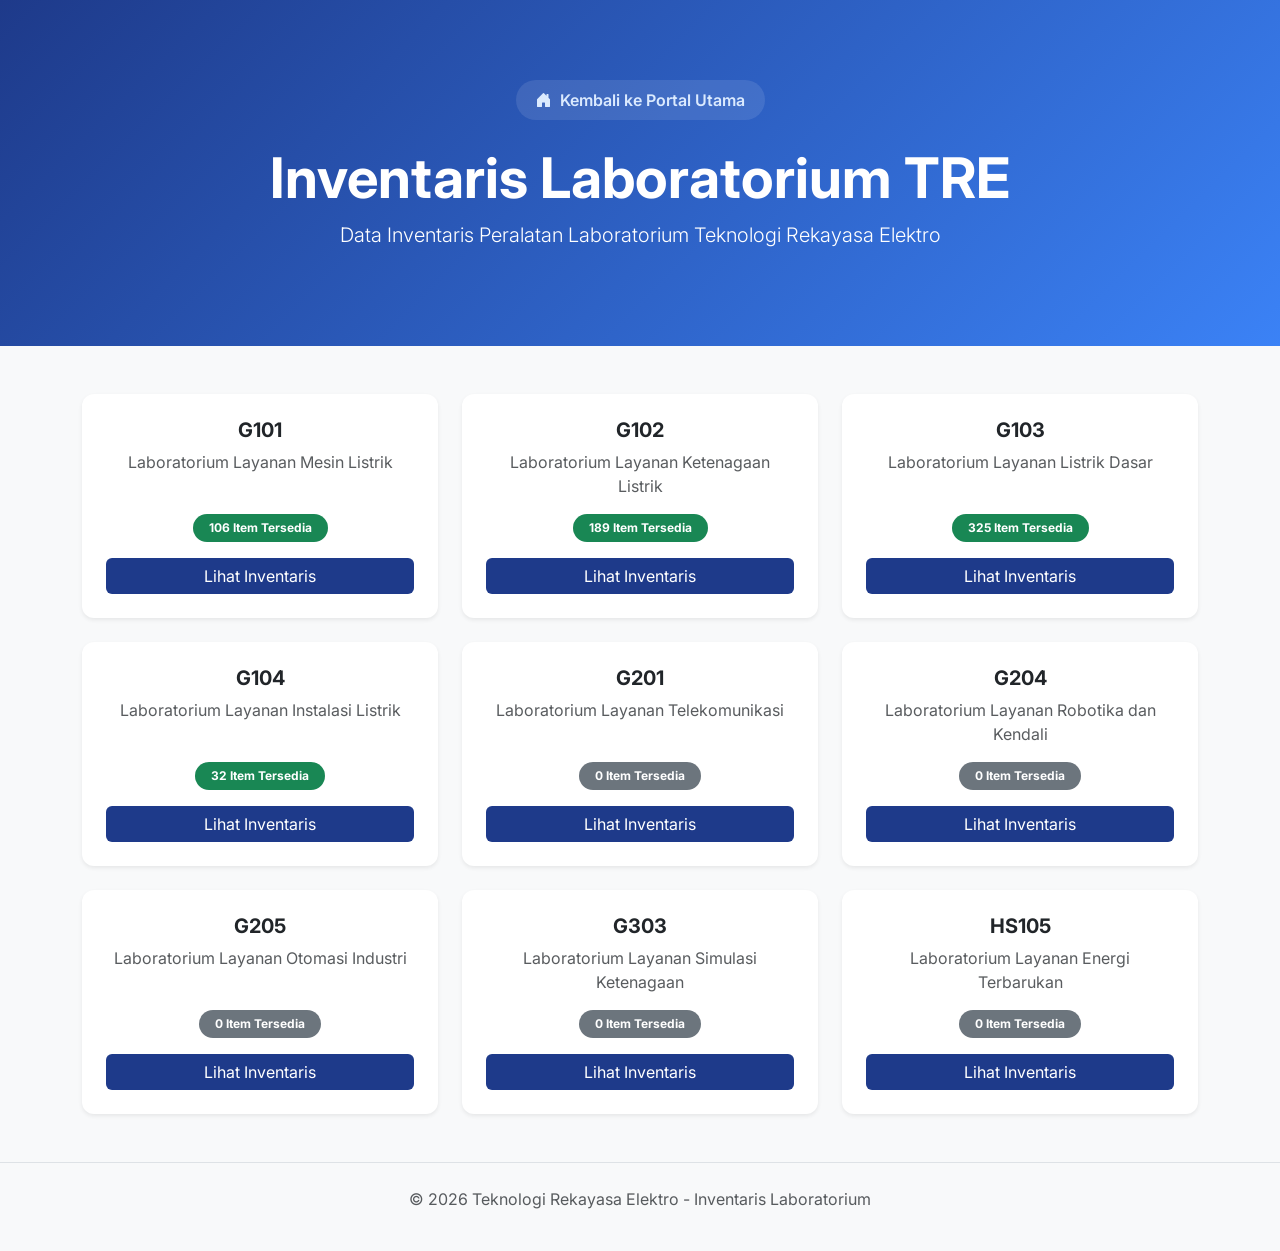
==== index.html @ f2269a37 "Update index.html" ====
<!DOCTYPE html>
<html lang="id">
<head>
    <meta charset="UTF-8">
    <meta name="viewport" content="width=device-width, initial-scale=1.0">
    <title>Inventaris Laboratorium - Teknologi Rekayasa Elektro</title>
    
    <link href="https://cdn.jsdelivr.net/npm/bootstrap@5.3.0/dist/css/bootstrap.min.css" rel="stylesheet">
    <link href="https://fonts.googleapis.com/css2?family=Inter:wght@400;600;700&display=swap" rel="stylesheet">
    <link rel="stylesheet" href="https://cdn.jsdelivr.net/npm/bootstrap-icons@1.10.5/font/bootstrap-icons.css">
    
    <style>
        body { 
            font-family: 'Inter', sans-serif; 
            background-color: #f8f9fa; 
            margin: 0;
        }
        .hero-section { 
            background: linear-gradient(135deg, #1e3a8a 0%, #3b82f6 100%); 
            color: white; 
            padding: 80px 0; 
        }
        .card { 
            border: none; 
            transition: transform 0.3s; 
            border-radius: 12px; 
        }
        .card:hover { 
            transform: translateY(-10px); 
            box-shadow: 0 10px 20px rgba(0,0,0,0.1); 
        }
        .btn-primary { 
            background-color: #1e3a8a; 
            border: none; 
        }
        .btn-home {
            color: #dbeafe;
            text-decoration: none;
            display: inline-flex;
            align-items: center;
            margin-bottom: 25px;
            font-weight: 600;
            background: rgba(255, 255, 255, 0.1);
            padding: 8px 20px;
            border-radius: 50px;
            transition: background 0.3s;
        }
        .btn-home:hover {
            color: white;
            background: rgba(255, 255, 255, 0.25);
        }
    </style>
</head>
<body>

    <header class="hero-section text-center">
        <div class="container">
            <a href="https://tresvugm.github.io/" class="btn-home">
                <i class="bi bi-house-door-fill me-2"></i> Kembali ke Portal Utama
            </a>
            
            <h1 class="display-4 fw-bold">Inventaris Laboratorium TRE</h1>
            <p class="lead">Data Inventaris Peralatan Laboratorium Teknologi Rekayasa Elektro</p>
        </div>
    </header>

    <main class="container my-5">
        <div class="row g-4">
            
            <div class="col-md-4">
                <div class="card h-100 shadow-sm">
                    <div class="card-body text-center p-4 d-flex flex-column">
                        <h3 class="card-title h5 fw-bold">G101</h3>
                        <p class="card-text text-muted">Laboratorium Layanan Mesin Listrik</p>
                        <span id="jumlah-g101" class="badge rounded-pill bg-success mb-3 px-3 py-2 w-auto mx-auto mt-auto">Memuat data...</span>
                        <a href="daftar-laboratorium/G101-Layanan-Mesin-Listrik.html" class="btn btn-primary w-100">Lihat Inventaris</a>
                    </div>
                </div>
            </div>

            <div class="col-md-4">
                <div class="card h-100 shadow-sm">
                    <div class="card-body text-center p-4 d-flex flex-column">
                        <h3 class="card-title h5 fw-bold">G102</h3>
                        <p class="card-text text-muted">Laboratorium Layanan Ketenagaan Listrik</p>
                        <span id="jumlah-g102" class="badge rounded-pill bg-success mb-3 px-3 py-2 w-auto mx-auto mt-auto">Memuat data...</span>
                        <a href="daftar-laboratorium/G102-Layanan-Ketenagaan-Listrik.html" class="btn btn-primary w-100">Lihat Inventaris</a>
                    </div>
                </div>
            </div>

            <div class="col-md-4">
                <div class="card h-100 shadow-sm">
                    <div class="card-body text-center p-4 d-flex flex-column">
                        <h3 class="card-title h5 fw-bold">G103</h3>
                        <p class="card-text text-muted">Laboratorium Layanan Listrik Dasar</p>
                        <span id="jumlah-g103" class="badge rounded-pill bg-success mb-3 px-3 py-2 w-auto mx-auto mt-auto">Memuat data...</span>
                        <a href="daftar-laboratorium/G103-Layanan-Listrik-Dasar.html" class="btn btn-primary w-100">Lihat Inventaris</a>
                    </div>
                </div>
            </div>

            <div class="col-md-4">
                <div class="card h-100 shadow-sm">
                    <div class="card-body text-center p-4 d-flex flex-column">
                        <h3 class="card-title h5 fw-bold">G104</h3>
                        <p class="card-text text-muted">Laboratorium Layanan Instalasi Listrik</p>
                        <span id="jumlah-g104" class="badge rounded-pill bg-success mb-3 px-3 py-2 w-auto mx-auto mt-auto">Memuat data...</span>
                        <a href="daftar-laboratorium/G104-Layanan-Instalasi-Listrik.html" class="btn btn-primary w-100">Lihat Inventaris</a>
                    </div>
                </div>
            </div>

            <div class="col-md-4">
                <div class="card h-100 shadow-sm">
                    <div class="card-body text-center p-4 d-flex flex-column">
                        <h3 class="card-title h5 fw-bold">G201</h3>
                        <p class="card-text text-muted">Laboratorium Layanan Telekomunikasi</p>
                        <span id="jumlah-g201" class="badge rounded-pill bg-success mb-3 px-3 py-2 w-auto mx-auto mt-auto">Memuat data...</span>
                        <a href="daftar-laboratorium/G201-Layanan-Telekomunikasi.html" class="btn btn-primary w-100">Lihat Inventaris</a>
                    </div>
                </div>
            </div>

            <div class="col-md-4">
                <div class="card h-100 shadow-sm">
                    <div class="card-body text-center p-4 d-flex flex-column">
                        <h3 class="card-title h5 fw-bold">G204</h3>
                        <p class="card-text text-muted">Laboratorium Layanan Robotika dan Kendali</p>
                        <span id="jumlah-g204" class="badge rounded-pill bg-success mb-3 px-3 py-2 w-auto mx-auto mt-auto">Memuat data...</span>
                        <a href="daftar-laboratorium/G204-Layanan_Robotika-dan-Kendali.html" class="btn btn-primary w-100">Lihat Inventaris</a>
                    </div>
                </div>
            </div>

            <div class="col-md-4">
                <div class="card h-100 shadow-sm">
                    <div class="card-body text-center p-4 d-flex flex-column">
                        <h3 class="card-title h5 fw-bold">G205</h3>
                        <p class="card-text text-muted">Laboratorium Layanan Otomasi Industri</p>
                        <span id="jumlah-g205" class="badge rounded-pill bg-success mb-3 px-3 py-2 w-auto mx-auto mt-auto">Memuat data...</span>
                        <a href="daftar-laboratorium/G205-Layanan-Otomasi-Industri.html" class="btn btn-primary w-100">Lihat Inventaris</a>
                    </div>
                </div>
            </div>

            <div class="col-md-4">
                <div class="card h-100 shadow-sm">
                    <div class="card-body text-center p-4 d-flex flex-column">
                        <h3 class="card-title h5 fw-bold">G303</h3>
                        <p class="card-text text-muted">Laboratorium Layanan Simulasi Ketenagaan</p>
                        <span id="jumlah-g303" class="badge rounded-pill bg-success mb-3 px-3 py-2 w-auto mx-auto mt-auto">Memuat data...</span>
                        <a href="daftar-laboratorium/G303-Layanan-Simulasi-Ketenagaan.html" class="btn btn-primary w-100">Lihat Inventaris</a>
                    </div>
                </div>
            </div>

            <div class="col-md-4">
                <div class="card h-100 shadow-sm">
                    <div class="card-body text-center p-4 d-flex flex-column">
                        <h3 class="card-title h5 fw-bold">HS105</h3>
                        <p class="card-text text-muted">Laboratorium Layanan Energi Terbarukan</p>
                        <span id="jumlah-hs105" class="badge rounded-pill bg-success mb-3 px-3 py-2 w-auto mx-auto mt-auto">Memuat data...</span>
                        <a href="daftar-laboratorium/HS105-Layanan-Energi-Terbarukan.html" class="btn btn-primary w-100">Lihat Inventaris</a>
                    </div>
                </div>
            </div>

        </div>
    </main>

    <footer class="text-center py-4 text-muted border-top">
        <p>&copy; 2026 Teknologi Rekayasa Elektro - Inventaris Laboratorium</p>
    </footer>

    <script src="https://cdn.jsdelivr.net/npm/bootstrap@5.3.0/dist/js/bootstrap.bundle.min.js"></script>

    <script>
        function hitungJumlahAlat(idElemen, urlJson) {
            const elemen = document.getElementById(idElemen);
            
            fetch(urlJson)
                .then(response => {
                    if (!response.ok) throw new Error('File tidak ditemukan');
                    return response.json();
                })
                .then(data => {
                    elemen.innerText = data.length + " Item Tersedia";
                })
                .catch(error => {
                    console.error("Belum ada data untuk: " + urlJson);
                    elemen.innerText = "0 Item Tersedia";
                    elemen.classList.replace('bg-success', 'bg-secondary'); // Ubah warna jadi abu-abu
                });
        }

        document.addEventListener("DOMContentLoaded", function() {
            
            hitungJumlahAlat('jumlah-g101', 'data/g101-data.json');
            hitungJumlahAlat('jumlah-g102', 'data/g102-data.json');
            hitungJumlahAlat('jumlah-g103', 'data/g103-data.json');
            hitungJumlahAlat('jumlah-g104', 'data/g104-data.json');
            hitungJumlahAlat('jumlah-g201', 'data/g201-data.json');
            hitungJumlahAlat('jumlah-g204', 'data/g204-data.json');
            hitungJumlahAlat('jumlah-g205', 'data/g205-data.json');
            hitungJumlahAlat('jumlah-g303', 'data/g303-data.json');
            hitungJumlahAlat('jumlah-hs105', 'data/hs105-data.json');
            
        });
    </script>
</body>
</html>
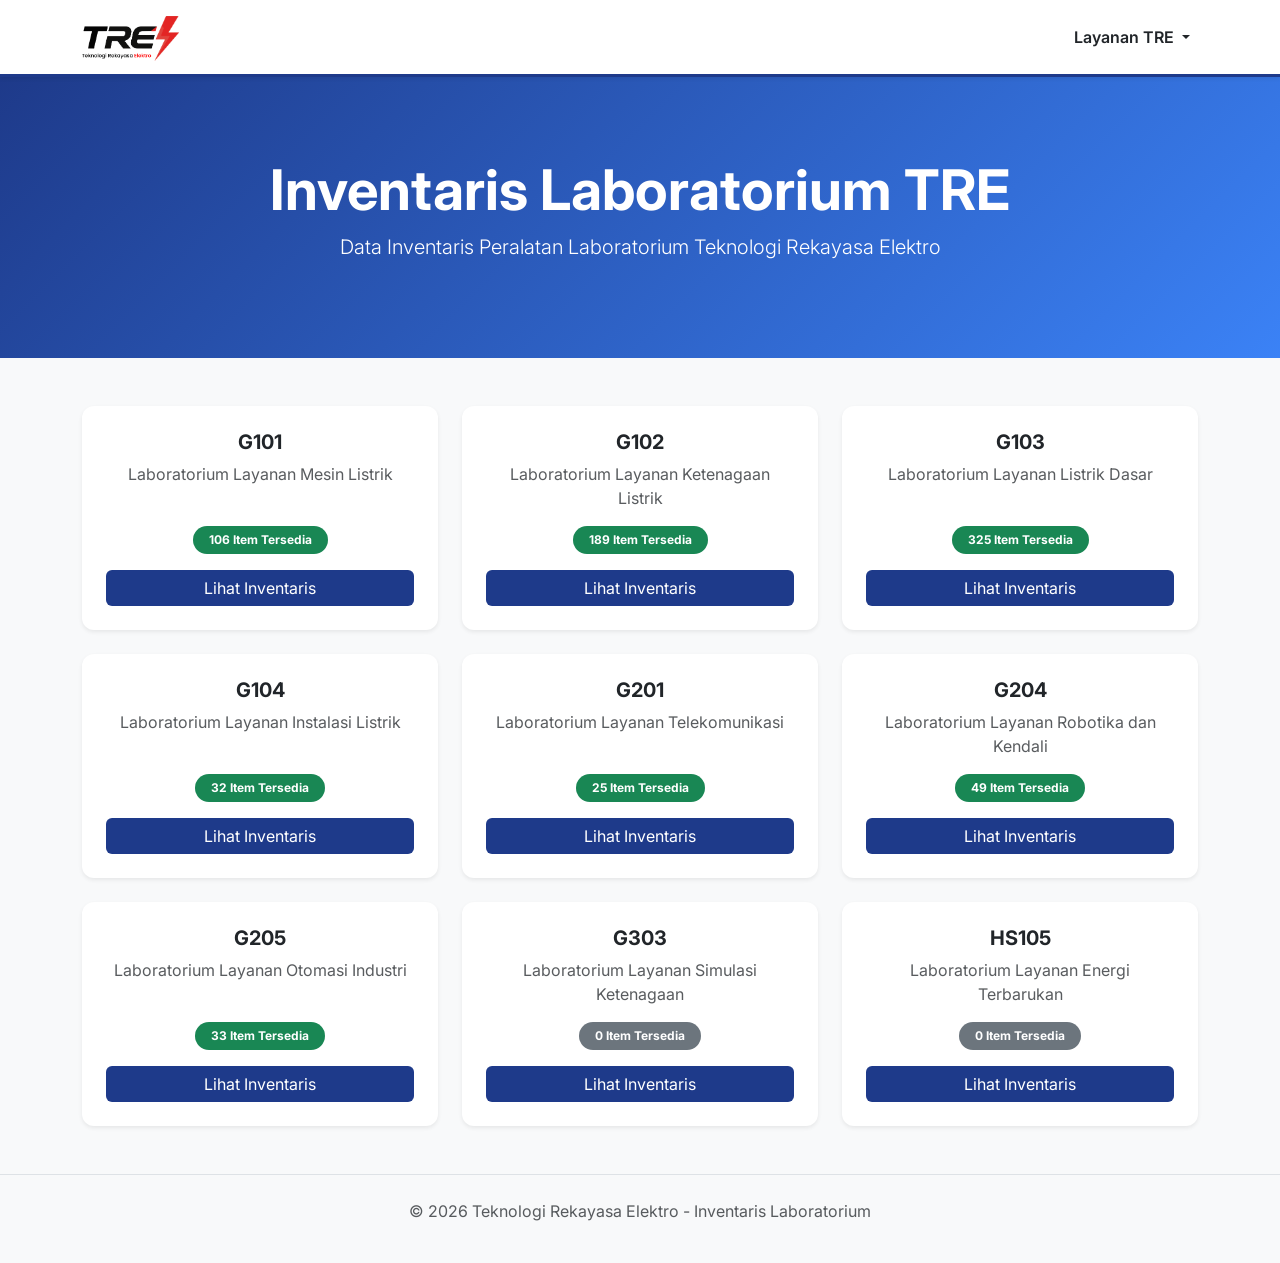
==== commit 9d3a2f53: "Update index.html" ====
--- a/index.html
+++ b/index.html
@@ -33,32 +33,56 @@
             background-color: #1e3a8a; 
             border: none; 
         }
-        .btn-home {
-            color: #dbeafe;
-            text-decoration: none;
-            display: inline-flex;
-            align-items: center;
-            margin-bottom: 25px;
-            font-weight: 600;
-            background: rgba(255, 255, 255, 0.1);
-            padding: 8px 20px;
-            border-radius: 50px;
-            transition: background 0.3s;
-        }
-        .btn-home:hover {
-            color: white;
-            background: rgba(255, 255, 255, 0.25);
+        /* Efek hover untuk menu dropdown agar seragam dengan halaman lain */
+        .dropdown-item:hover {
+            background-color: #eff6ff;
+            color: #1e3a8a;
         }
     </style>
 </head>
 <body>
 
+    <nav class="navbar navbar-expand-lg bg-white shadow-sm sticky-top" style="border-bottom: 3px solid #1e3a8a;">
+        <div class="container">
+            <a class="navbar-brand" href="https://tresvugm.github.io/">
+                <img src="images/logo-tre.png" alt="Logo TRE UGM" height="45" class="d-inline-block align-text-top">
+            </a>
+            
+            <button class="navbar-toggler border-0" type="button" data-bs-toggle="collapse" data-bs-target="#navbarUtama">
+                <span class="navbar-toggler-icon"></span>
+            </button>
+            
+            <div class="collapse navbar-collapse justify-content-end" id="navbarUtama">
+                <ul class="navbar-nav">
+                    <li class="nav-item dropdown">
+                        <a class="nav-link dropdown-toggle text-dark fw-semibold" href="#" id="navbarDropdown" role="button" data-bs-toggle="dropdown" aria-expanded="false">
+                            Layanan TRE
+                        </a>
+                        <ul class="dropdown-menu dropdown-menu-end shadow-sm border-0 mt-2" aria-labelledby="navbarDropdown">
+                            <li>
+                                <a class="dropdown-item d-flex align-items-center py-2" href="https://tresvugm.github.io/">
+                                    <i class="bi bi-house-door me-2 text-primary"></i> Beranda
+                                </a>
+                            </li>
+                            <li><hr class="dropdown-divider"></li>
+                            <li>
+                                <a class="dropdown-item d-flex align-items-center py-2" href="https://tresvugm.github.io/Inventaris-Laboratorium-TRE/">
+                                    <i class="bi bi-box-seam me-2 text-primary"></i> Inventaris Lab
+                                </a>
+                            </li>
+                            <li>
+                                <a class="dropdown-item d-flex align-items-center py-2" href="https://tresvugm.github.io/Modul-Praktikum-TRE/">
+                                    <i class="bi bi-file-earmark-text me-2 text-primary"></i> Modul Praktikum
+                                </a>
+                            </li>
+                        </ul>
+                    </li>
+                </ul>
+            </div>
+        </div>
+    </nav>
     <header class="hero-section text-center">
         <div class="container">
-            <a href="https://tresvugm.github.io/" class="btn-home">
-                <i class="bi bi-house-door-fill me-2"></i> Kembali ke Portal Utama
-            </a>
-            
             <h1 class="display-4 fw-bold">Inventaris Laboratorium TRE</h1>
             <p class="lead">Data Inventaris Peralatan Laboratorium Teknologi Rekayasa Elektro</p>
         </div>
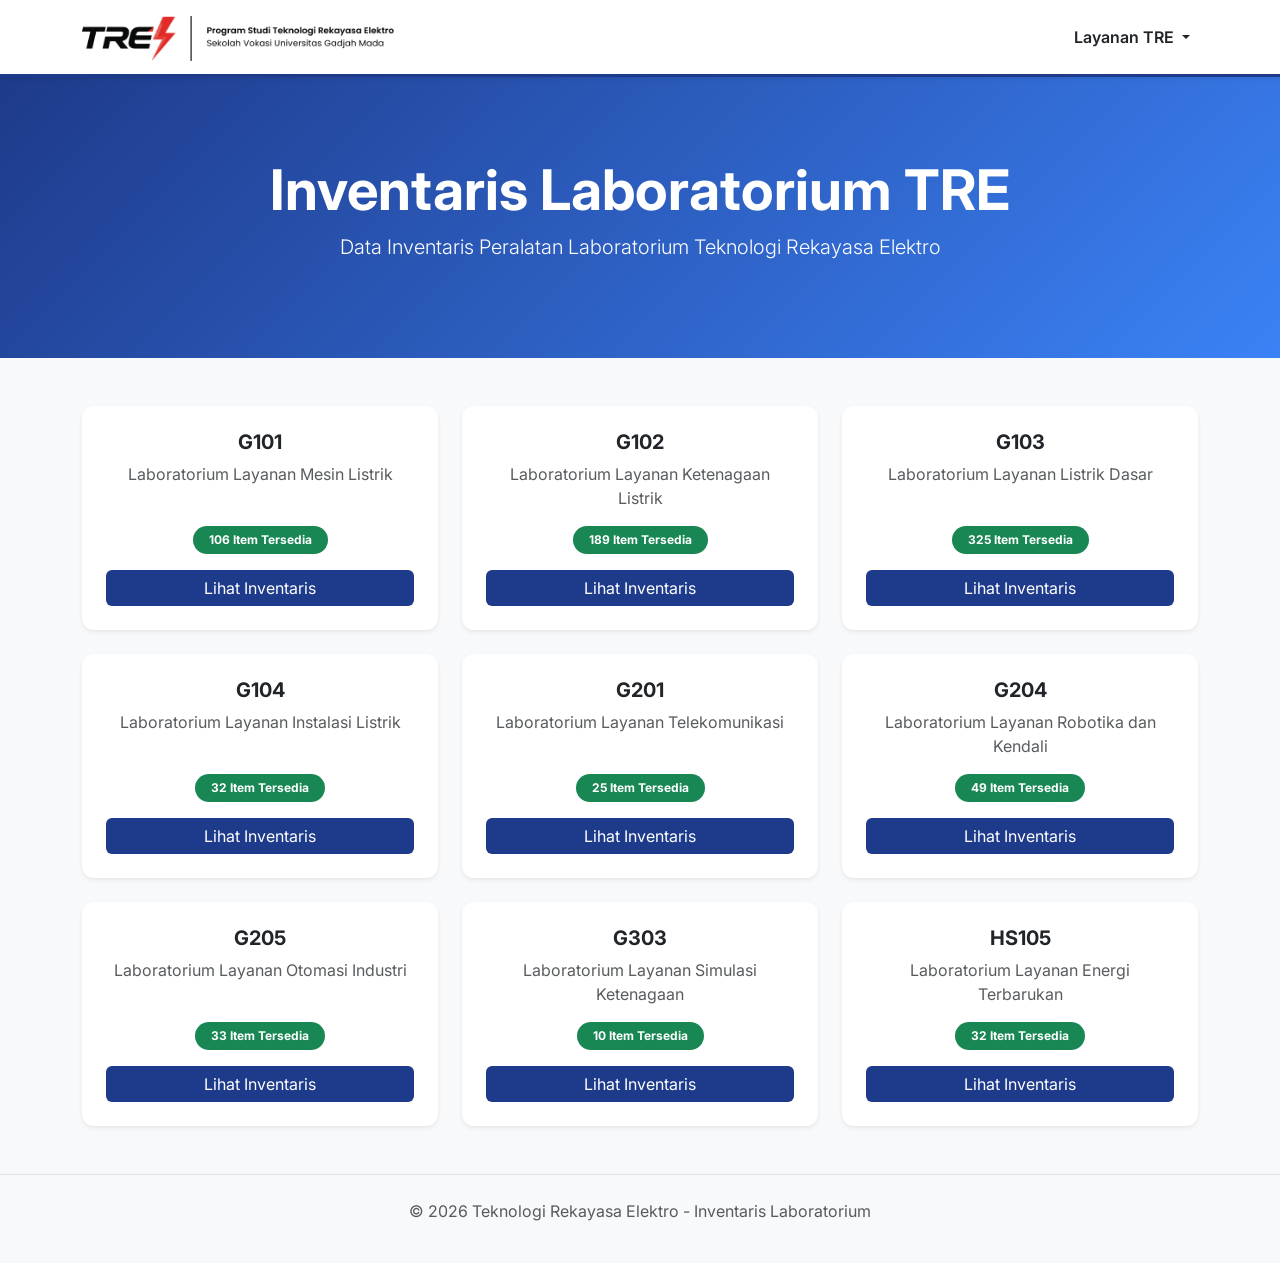
==== commit 22b812a5: "Update index.html" ====
--- a/index.html
+++ b/index.html
@@ -45,7 +45,7 @@
     <nav class="navbar navbar-expand-lg bg-white shadow-sm sticky-top" style="border-bottom: 3px solid #1e3a8a;">
         <div class="container">
             <a class="navbar-brand" href="https://tresvugm.github.io/">
-                <img src="images/logo-tre.png" alt="Logo TRE UGM" height="45" class="d-inline-block align-text-top">
+                <img src="images/Logo TRE Banner (Colour).png" alt="Logo TRE UGM" height="45" class="d-inline-block align-text-top">
             </a>
             
             <button class="navbar-toggler border-0" type="button" data-bs-toggle="collapse" data-bs-target="#navbarUtama">
@@ -73,6 +73,16 @@
                             <li>
                                 <a class="dropdown-item d-flex align-items-center py-2" href="https://tresvugm.github.io/Modul-Praktikum-TRE/">
                                     <i class="bi bi-file-earmark-text me-2 text-primary"></i> Modul Praktikum
+                                </a>
+                            </li>
+                            <li>
+                                <a class="dropdown-item d-flex align-items-center py-2" href="https://tresvugm.github.io/Dokumen-Penunjang-TRE/">
+                                    <i class="bi bi-folder2-open me-2 text-primary"></i> Dokumen Penunjang
+                                </a>
+                            </li>
+                            <li>
+                                <a class="dropdown-item d-flex align-items-center py-2" href="https://tresvugm.github.io/Judul-Proyek-Akhir-TRE/">
+                                    <i class="bi bi-bookmarks me-2 text-primary"></i> Judul PA TRE
                                 </a>
                             </li>
                         </ul>
